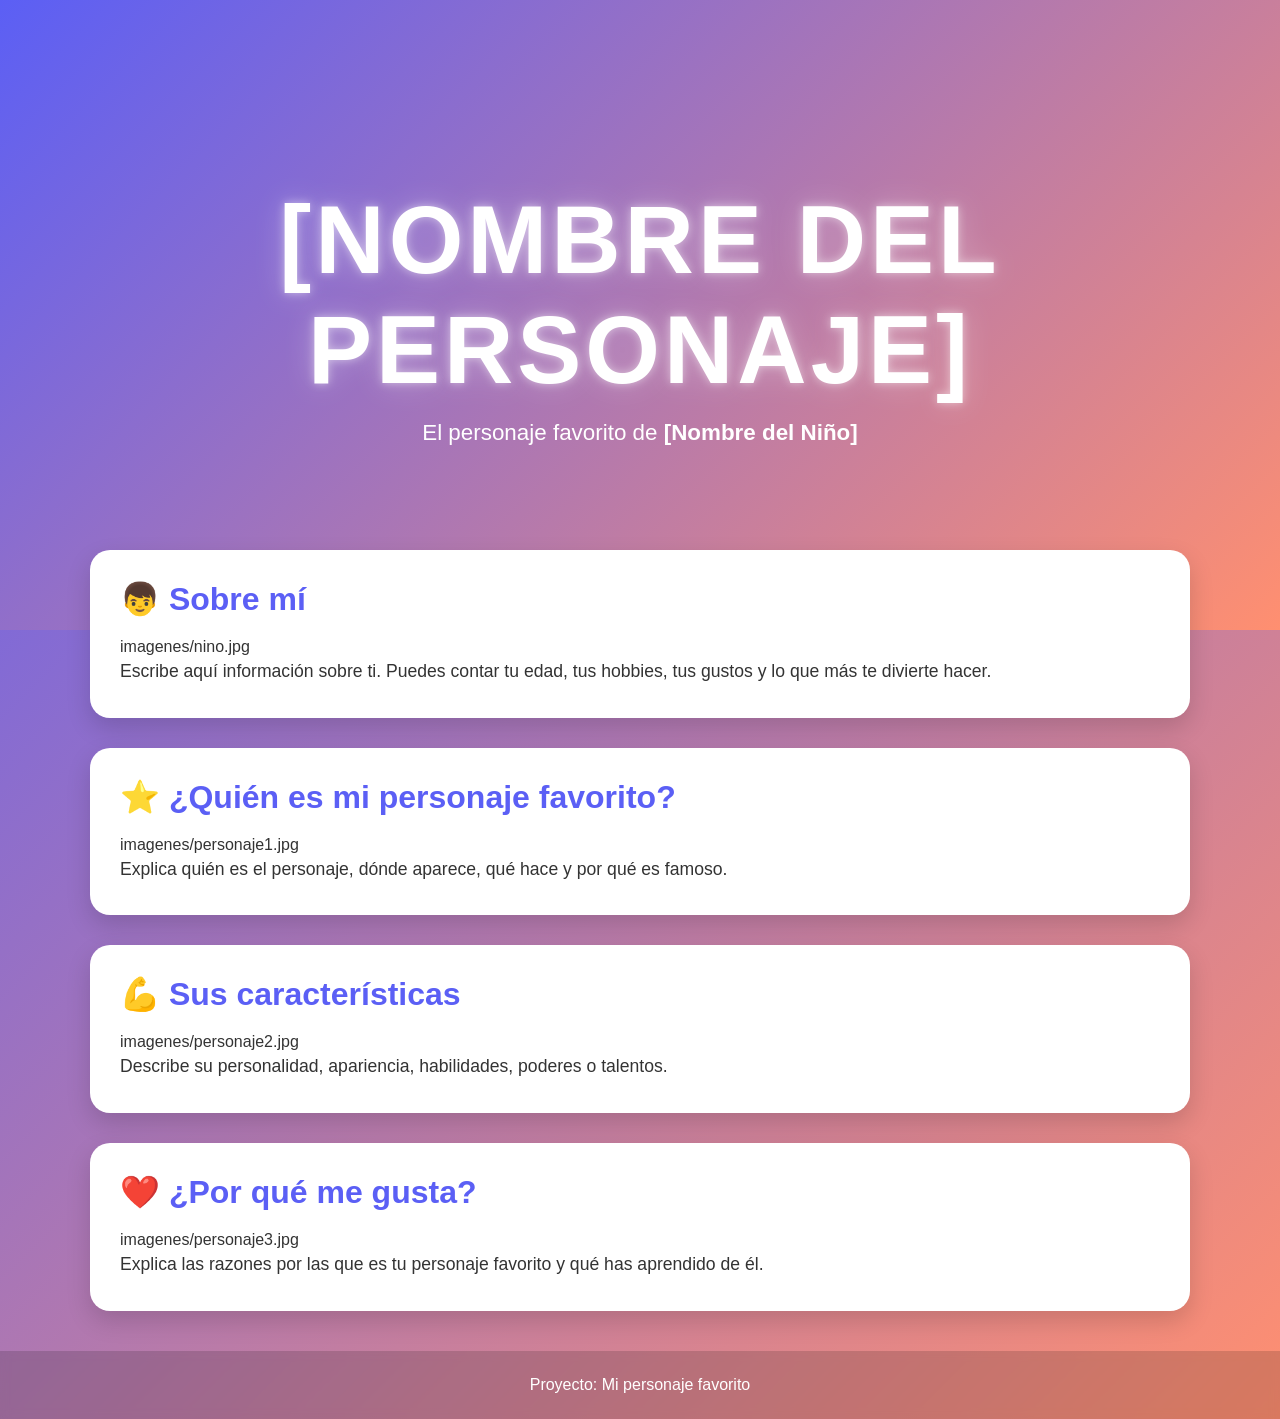
==== docs/personajeFavorito/index.html @ c5708ddd "Automated update" ====
<!DOCTYPE html>
<html lang="es">

<head>
    <meta charset="UTF-8">
    <meta name="viewport" content="width=device-width, initial-scale=1.0">
    <title>[Nombre del Personaje]</title>
    <link rel="stylesheet" href="style.css">
</head>

<body>

    <header class="hero">
        <div class="hero-content">
            <h1>[NOMBRE DEL PERSONAJE]</h1>
            <p>El personaje favorito de <strong>[Nombre del Niño]</strong></p>
        </div>
    </header>

    <main>

        <section class="card">
            <h2>👦 Sobre mí</h2>
            imagenes/nino.jpg

            <p>
                Escribe aquí información sobre ti.
                Puedes contar tu edad, tus hobbies,
                tus gustos y lo que más te divierte hacer.
            </p>
        </section>

        <section class="card">
            <h2>⭐ ¿Quién es mi personaje favorito?</h2>
            imagenes/personaje1.jpg

            <p>
                Explica quién es el personaje, dónde aparece,
                qué hace y por qué es famoso.
            </p>
        </section>

        <section class="card">
            <h2>💪 Sus características</h2>
            imagenes/personaje2.jpg

            <p>
                Describe su personalidad, apariencia,
                habilidades, poderes o talentos.
            </p>
        </section>

        <section class="card">
            <h2>❤️ ¿Por qué me gusta?</h2>
            imagenes/personaje3.jpg

            <p>
                Explica las razones por las que es tu personaje favorito
                y qué has aprendido de él.
            </p>
        </section>

    </main>

    <footer>
        <p>Proyecto: Mi personaje favorito</p>
    </footer>

</body>

</html>
---- docs/personajeFavorito/style.css ----
/*======================================
  PALETA DE COLORES
======================================*/
:root {
    --color-primario: #5b5ff5;
    --color-secundario: #ff8f70;
}

/*======================================
  CONFIGURACIÓN GENERAL
======================================*/
* {
    margin: 0;
    padding: 0;
    box-sizing: border-box;
}

body {
    font-family: "Segoe UI", Arial, sans-serif;

    background: linear-gradient(
        135deg,
        var(--color-primario),
        var(--color-secundario)
    );

    min-height: 100vh;
    color: #333;
}

/*======================================
  HERO
======================================*/
.hero {
    height: 70vh;

    display: flex;
    justify-content: center;
    align-items: center;

    text-align: center;

    background: linear-gradient(
        135deg,
        var(--color-primario),
        var(--color-secundario)
    );

    color: white;
}

.hero-content {
    animation: aparecer 1.5s ease;
}

.hero h1 {
    font-size: clamp(3rem, 8vw, 6rem);
    letter-spacing: 4px;
    text-transform: uppercase;

    text-shadow:
        0 0 10px rgba(255,255,255,.5),
        0 0 30px rgba(255,255,255,.3);

    animation: flotar 3s ease-in-out infinite;
}

.hero p {
    font-size: 1.4rem;
    margin-top: 15px;
}

/*======================================
  CONTENEDOR
======================================*/
main {
    width: 90%;
    max-width: 1100px;

    margin: -80px auto 40px;
}

/*======================================
  TARJETAS
======================================*/
.card {
    background: white;

    margin-bottom: 30px;
    padding: 30px;

    border-radius: 20px;

    box-shadow: 0 10px 25px rgba(0,0,0,.15);

    transition: .3s;
}

.card:hover {
    transform: translateY(-8px);
}

.card h2 {
    color: var(--color-primario);
    margin-bottom: 20px;
    font-size: 2rem;
}

.card img {
    width: 100%;
    max-width: 450px;

    display: block;
    margin: 20px auto;

    border-radius: 15px;

    transition: .4s;
}

.card img:hover {
    transform: scale(1.05);
}

.card p {
    font-size: 1.1rem;
    line-height: 1.8;
}

/*======================================
  FOOTER
======================================*/
footer {
    text-align: center;

    padding: 25px;

    color: white;

    background: rgba(0,0,0,.15);

    backdrop-filter: blur(5px);
}

/*======================================
  ANIMACIONES
======================================*/
@keyframes aparecer {
    from {
        opacity: 0;
        transform: translateY(40px);
    }

    to {
        opacity: 1;
        transform: translateY(0);
    }
}

@keyframes flotar {
    0% {
        transform: translateY(0);
    }

    50% {
        transform: translateY(-10px);
    }

    100% {
        transform: translateY(0);
    }
}

/*======================================
  RESPONSIVE
======================================*/
@media (max-width: 768px) {

    .hero {
        height: 55vh;
    }

    .hero p {
        font-size: 1rem;
    }

    .card {
        padding: 20px;
    }

    .card h2 {
        font-size: 1.5rem;
    }
}
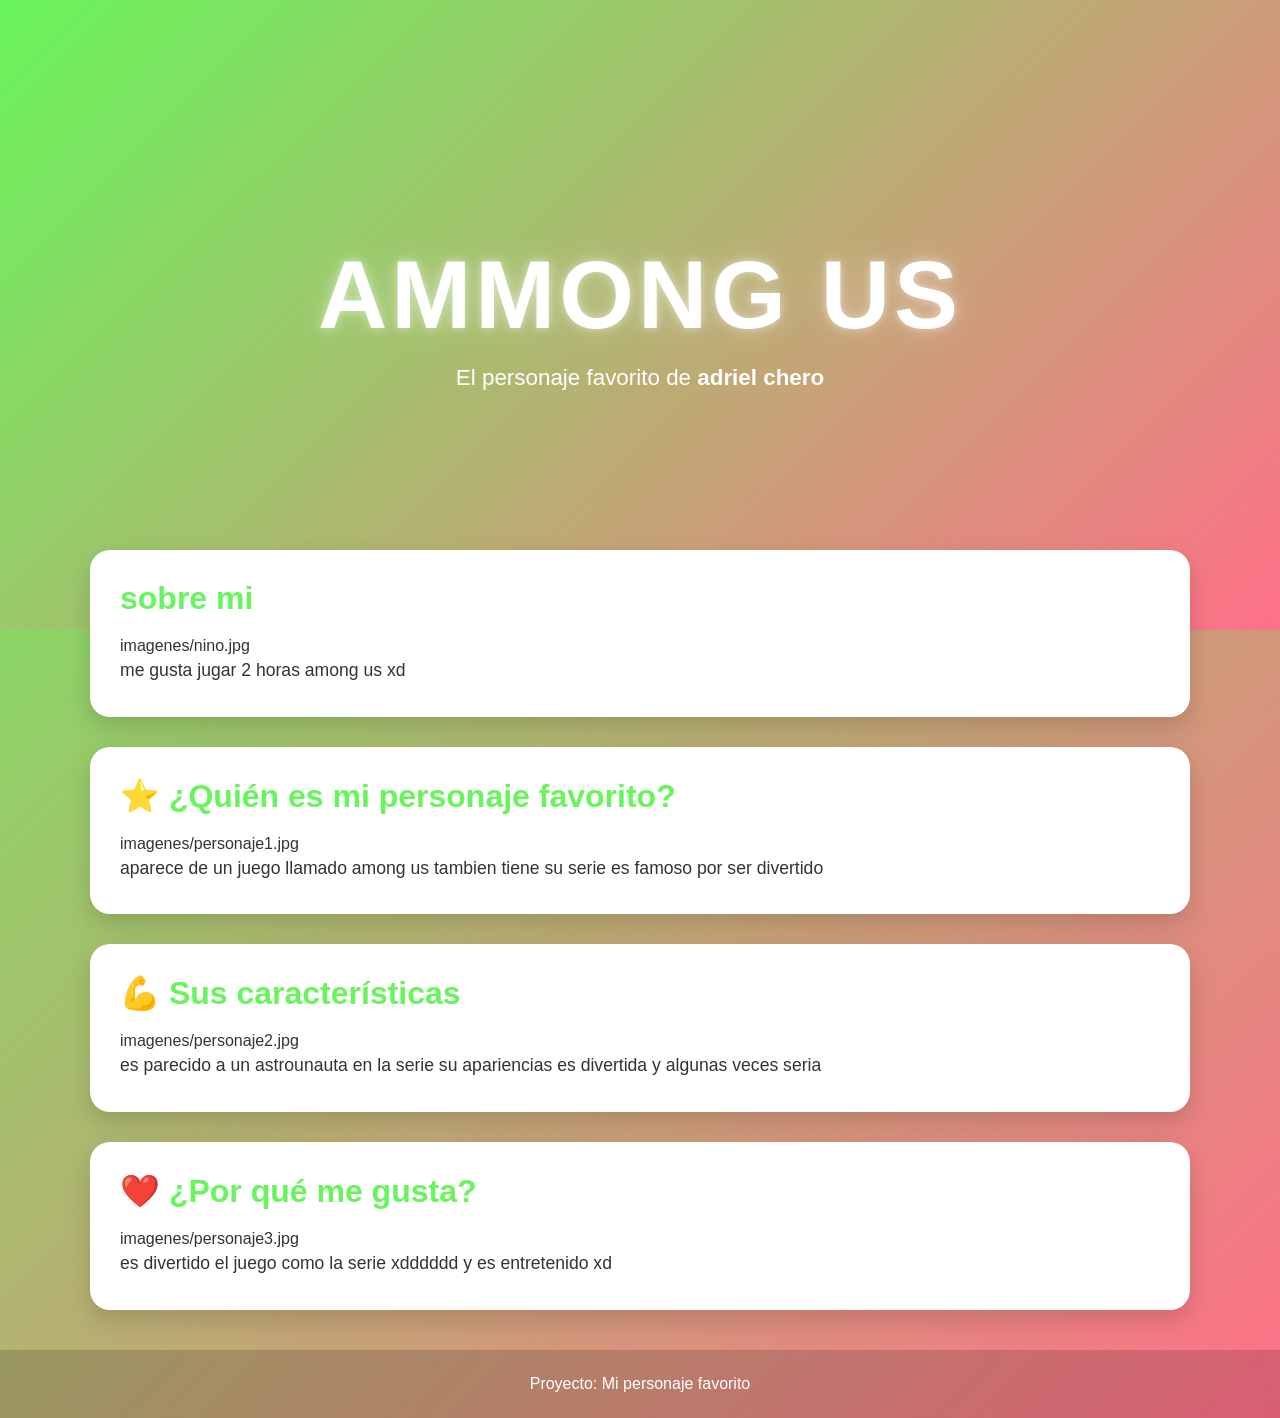
==== commit e8c2954d: "soy xd" ====
--- a/docs/personajeFavorito/index.html
+++ b/docs/personajeFavorito/index.html
@@ -12,21 +12,21 @@
 
     <header class="hero">
         <div class="hero-content">
-            <h1>[NOMBRE DEL PERSONAJE]</h1>
-            <p>El personaje favorito de <strong>[Nombre del Niño]</strong></p>
+            <h1>ammong us</h1>
+            <p>El personaje favorito de <strong>adriel chero</strong></p>
         </div>
     </header>
 
     <main>
 
         <section class="card">
-            <h2>👦 Sobre mí</h2>
+            <h2>sobre mi</h2>
             imagenes/nino.jpg
 
             <p>
-                Escribe aquí información sobre ti.
-                Puedes contar tu edad, tus hobbies,
-                tus gustos y lo que más te divierte hacer.
+                me gusta jugar 2 horas among us xd
+                
+
             </p>
         </section>
 
@@ -35,8 +35,8 @@
             imagenes/personaje1.jpg
 
             <p>
-                Explica quién es el personaje, dónde aparece,
-                qué hace y por qué es famoso.
+                aparece de un juego llamado among us tambien tiene su serie es famoso por ser divertido
+                
             </p>
         </section>
 
@@ -45,8 +45,8 @@
             imagenes/personaje2.jpg
 
             <p>
-                Describe su personalidad, apariencia,
-                habilidades, poderes o talentos.
+                es parecido a un astrounauta en la serie su apariencias es divertida y algunas veces seria 
+        
             </p>
         </section>
 
@@ -55,8 +55,9 @@
             imagenes/personaje3.jpg
 
             <p>
-                Explica las razones por las que es tu personaje favorito
-                y qué has aprendido de él.
+                es divertido el juego como la serie xdddddd y es entretenido xd
+            
+                
             </p>
         </section>
 
--- a/docs/personajeFavorito/style.css
+++ b/docs/personajeFavorito/style.css
@@ -2,8 +2,8 @@
   PALETA DE COLORES
 ======================================*/
 :root {
-    --color-primario: #5b5ff5;
-    --color-secundario: #ff8f70;
+    --color-primario: #68f55b;
+    --color-secundario: #ff7088;
 }
 
 /*======================================
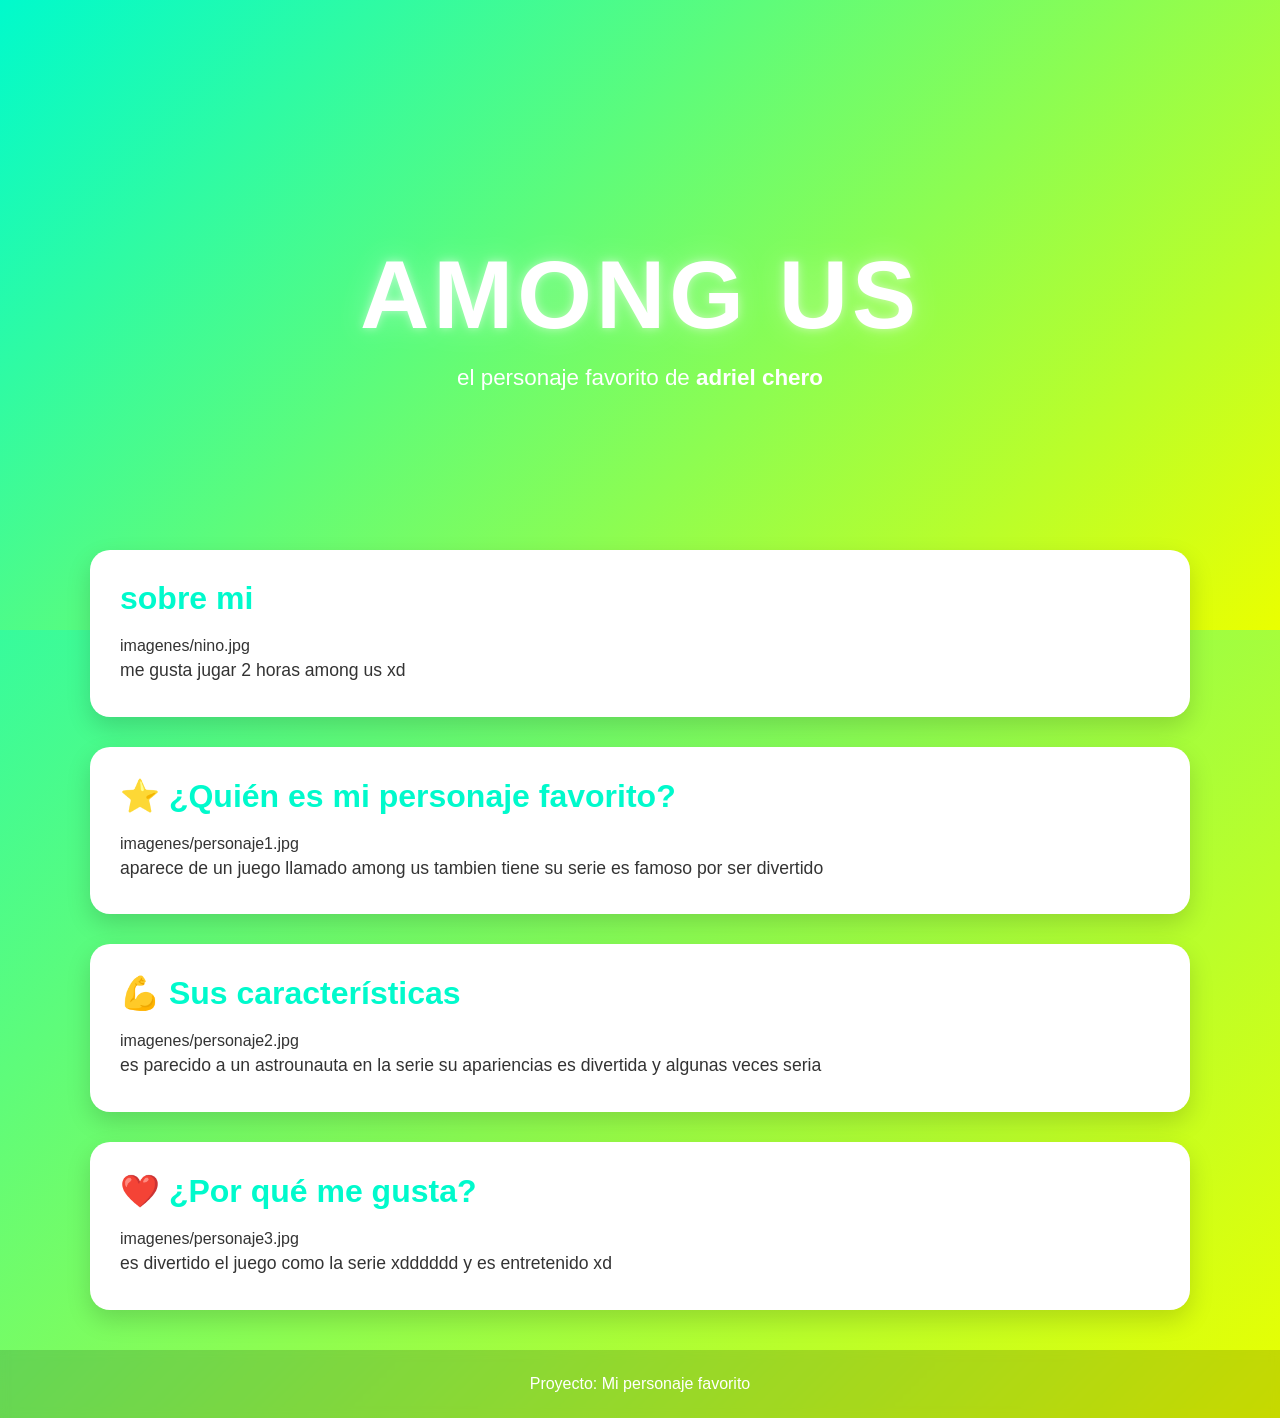
==== commit 2f4a8f27: "hola profe bomito" ====
--- a/docs/personajeFavorito/index.html
+++ b/docs/personajeFavorito/index.html
@@ -12,8 +12,8 @@
 
     <header class="hero">
         <div class="hero-content">
-            <h1>ammong us</h1>
-            <p>El personaje favorito de <strong>adriel chero</strong></p>
+            <h1>among us</h1>
+            <p>el personaje favorito de  <strong>adriel chero</strong></p>
         </div>
     </header>
 
--- a/docs/personajeFavorito/style.css
+++ b/docs/personajeFavorito/style.css
@@ -2,8 +2,8 @@
   PALETA DE COLORES
 ======================================*/
 :root {
-    --color-primario: #68f55b;
-    --color-secundario: #ff7088;
+    --color-primario: #00facc;
+    --color-secundario: #eaff00;
 }
 
 /*======================================
